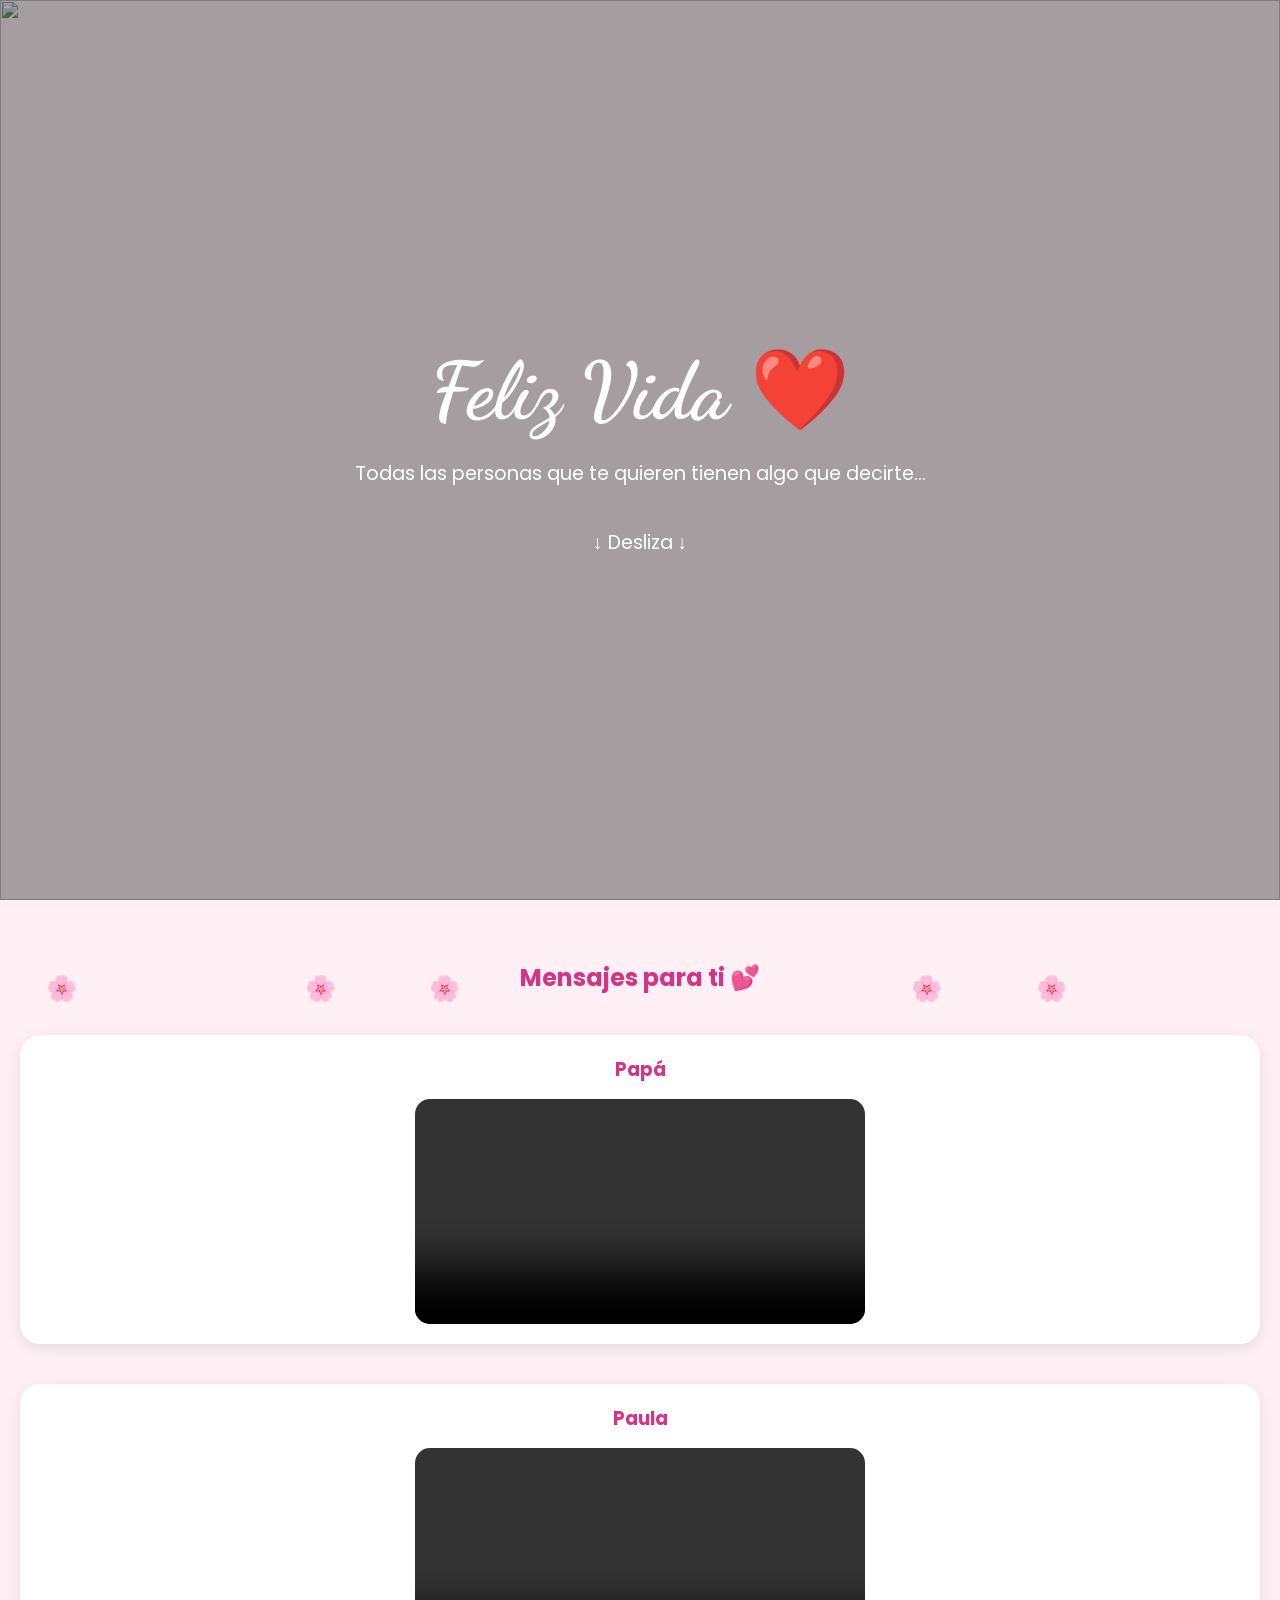
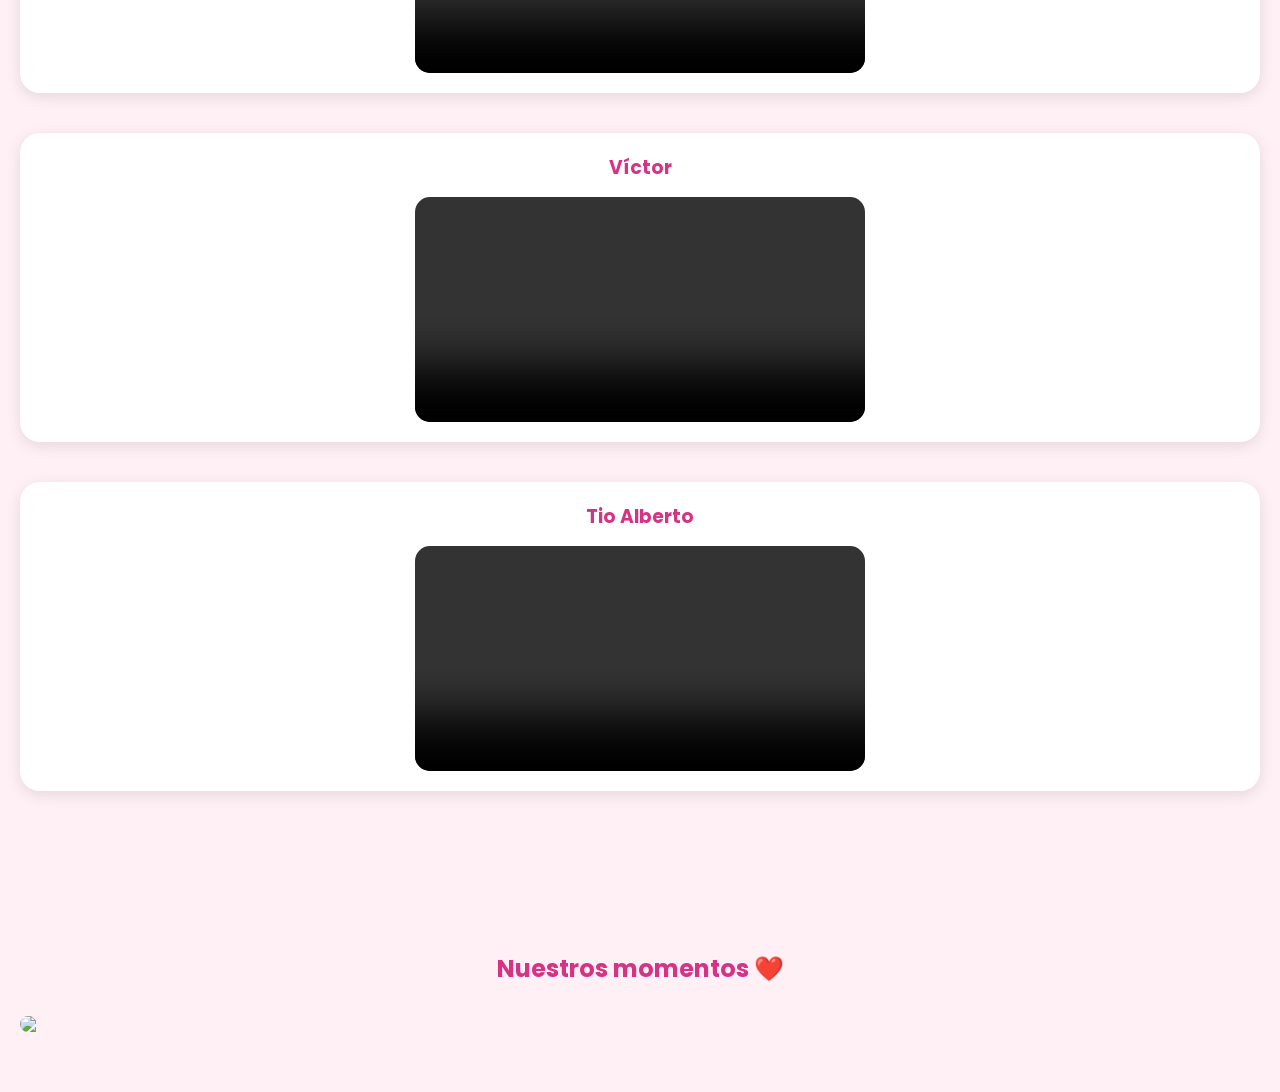
==== index.html @ b5251295 "First push" ====
<!DOCTYPE html>
<html lang="es">
<head>
<meta charset="UTF-8">
<meta name="viewport" content="width=device-width, initial-scale=1.0">

<title>Feliz Vida ❤️</title>

<link rel="stylesheet" href="style.css">

<link href="https://fonts.googleapis.com/css2?family=Poppins:wght@300;400;600&family=Dancing+Script:wght@700&display=swap" rel="stylesheet">
</head>

<body>

<div id="petals"></div>

<section class="hero">

<img src="img/portada.jpg" class="hero-image">

<div class="overlay">

<h1>Feliz Vida ❤️</h1>

<p>
Todas las personas que te quieren tienen algo que decirte...
</p>

<div class="scroll">
↓ Desliza ↓
</div>

</div>

</section>

<section class="videos-section">

<h2>Mensajes para ti 💕</h2>

<div id="videos-container"></div>

</section>

<section class="gallery">

<h2>Nuestros momentos ❤️</h2>

<div class="gallery-grid">

<img src="img/foto1.jpg">

</div>

</section>

<script src="script.js"></script>

</body>
</html>
---- style.css ----
*{
margin:0;
padding:0;
box-sizing:border-box;
}

body{
font-family:'Poppins',sans-serif;
background:#fff0f5;
color:#444;
overflow-x:hidden;
}

.hero{
height:100vh;
position:relative;
}

.hero-image{
width:100%;
height:100%;
object-fit:cover;
}

.overlay{
position:absolute;
top:0;
left:0;
width:100%;
height:100%;
background:rgba(0,0,0,0.35);

display:flex;
flex-direction:column;
justify-content:center;
align-items:center;

text-align:center;
color:white;
padding:20px;
}

.overlay h1{
font-family:'Dancing Script',cursive;
font-size:5rem;
margin-bottom:20px;
}

.overlay p{
font-size:1.2rem;
max-width:600px;
}

.scroll{
margin-top:40px;
font-size:1.2rem;
animation:bounce 2s infinite;
}

@keyframes bounce{
50%{
transform:translateY(10px);
}
}

.videos-section{
padding:60px 20px;
}

.videos-section h2{
text-align:center;
margin-bottom:40px;
color:#d63384;
}

.video-card{
background:white;
padding:20px;
margin-bottom:40px;
border-radius:20px;

box-shadow:0 4px 15px rgba(0,0,0,.1);
}

.video-card h3{
text-align:center;
margin-bottom:15px;
color:#d63384;
}

.video-card video{
width:100%;
max-width:450px;
display:block;
margin:auto;
border-radius:15px;
}

.gallery{
padding:60px 20px;
}

.gallery h2{
text-align:center;
color:#d63384;
margin-bottom:30px;
}

.gallery-grid{
display:grid;
grid-template-columns:repeat(auto-fit,minmax(250px,1fr));
gap:15px;
}

.gallery-grid img{
width:100%;
border-radius:15px;
}

.petal{
position:fixed;
top:-20px;
font-size:25px;
animation:fall linear forwards;
}

@keyframes fall{
to{
transform:translateY(110vh);
}
}
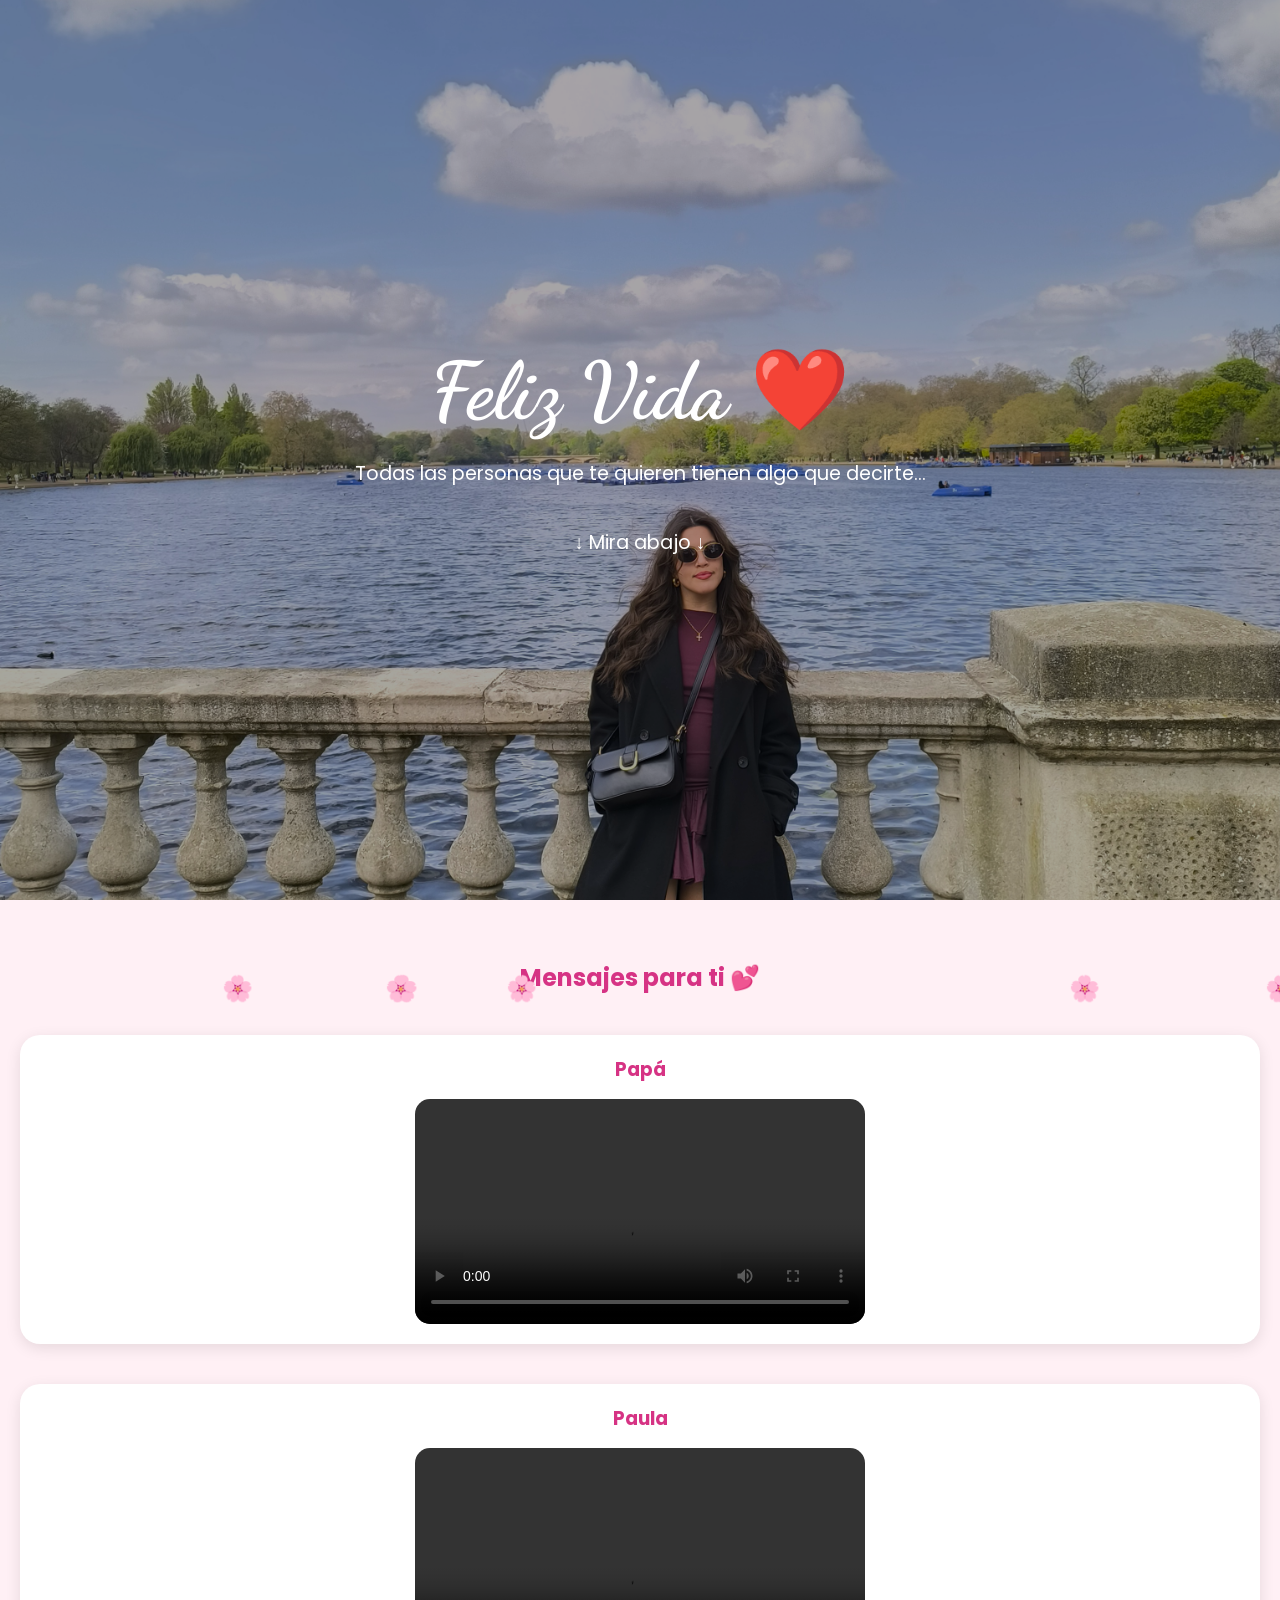
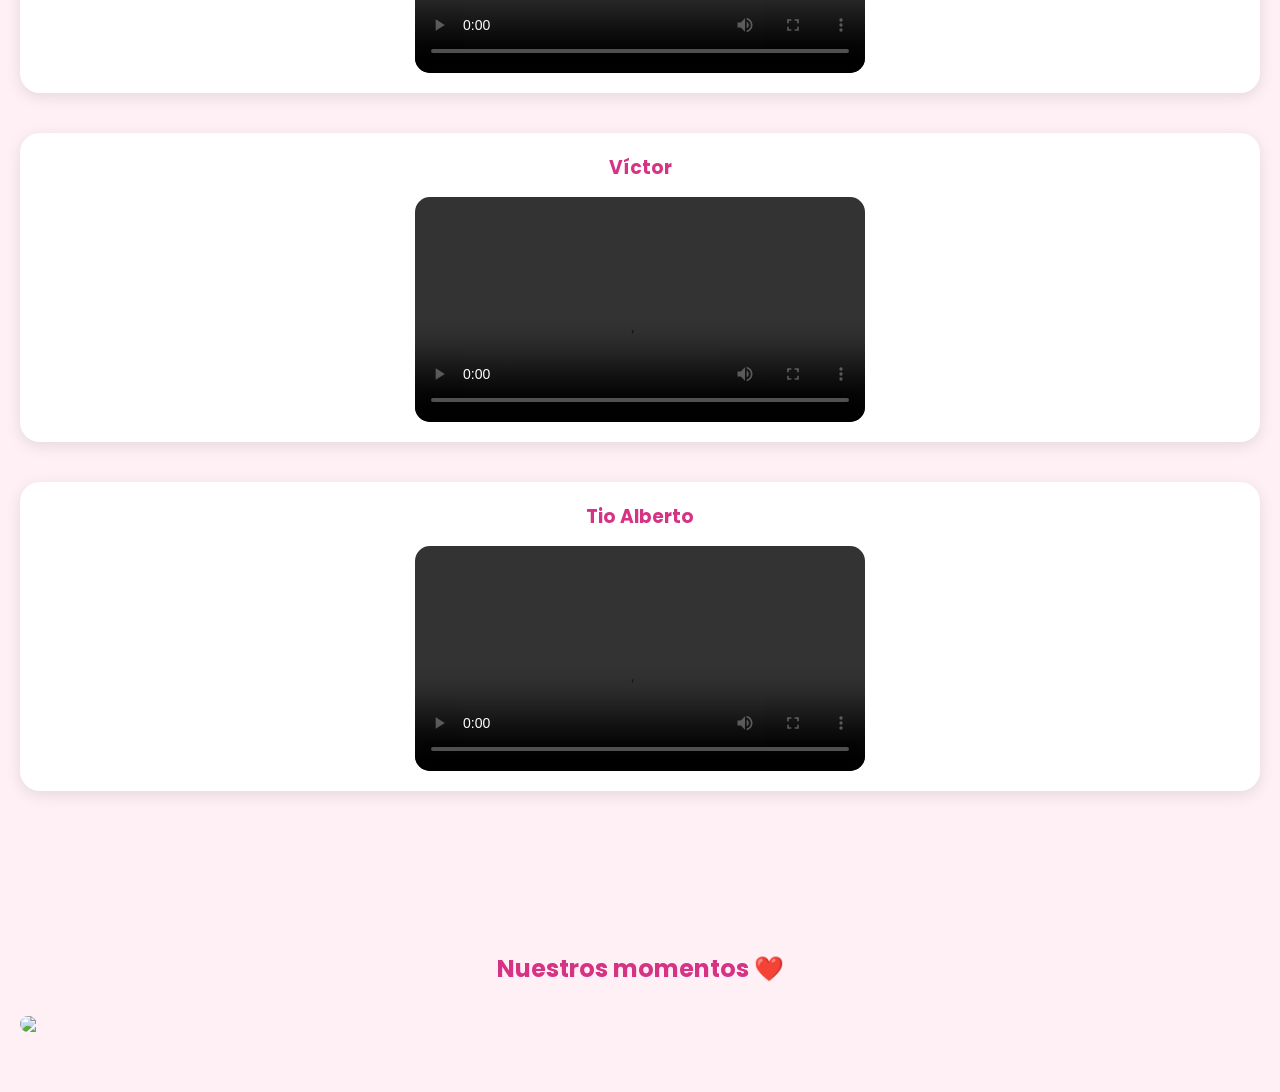
==== commit ab078574: "cambio" ====
--- a/index.html
+++ b/index.html
@@ -28,7 +28,7 @@
 </p>
 
 <div class="scroll">
-↓ Desliza ↓
+↓ Mira abajo ↓
 </div>
 
 </div>
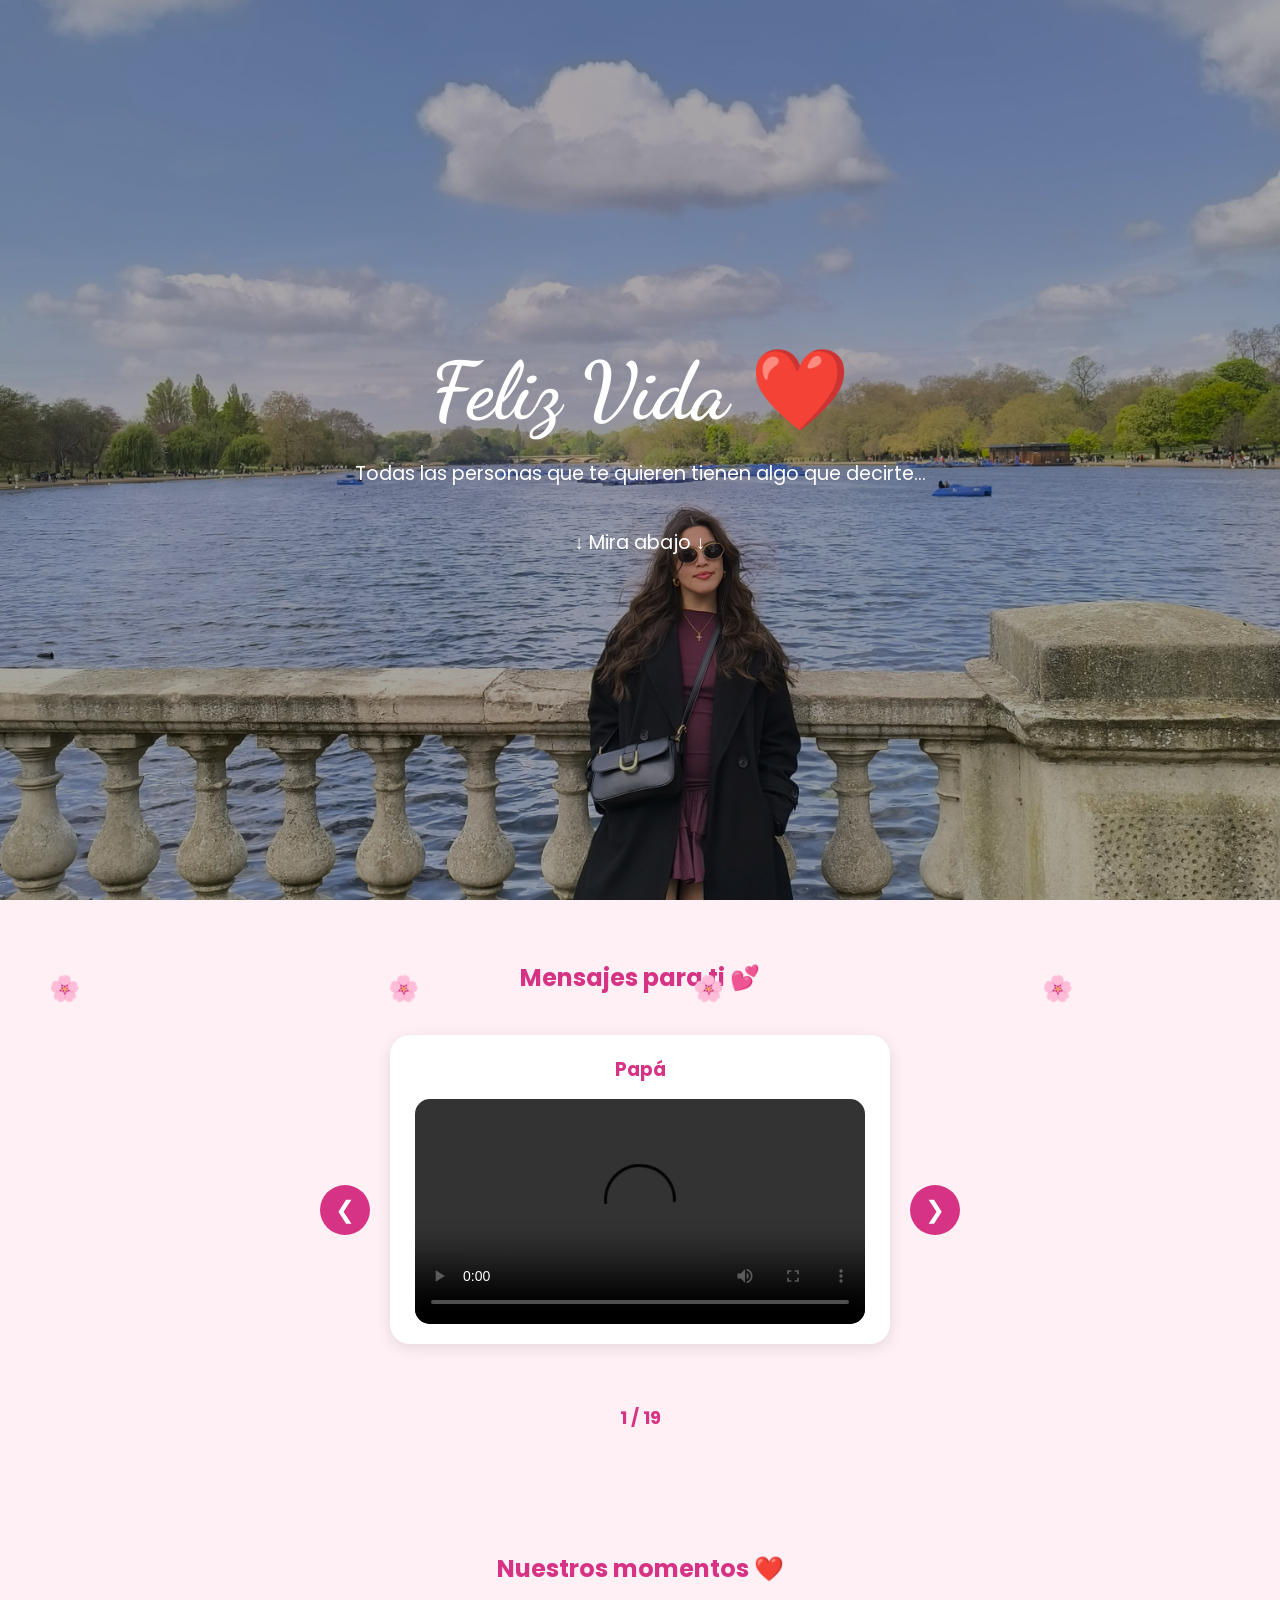
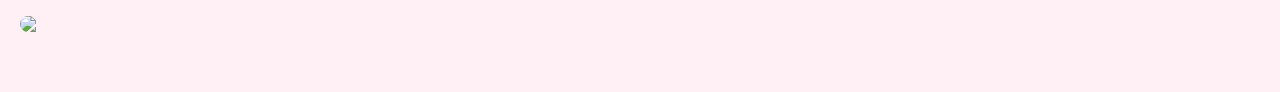
==== commit 73a421cd: "changes" ====
--- a/index.html
+++ b/index.html
@@ -39,7 +39,17 @@
 
 <h2>Mensajes para ti 💕</h2>
 
+<div class="carousel">
+
+<button id="prevBtn" class="nav-btn">❮</button>
+
 <div id="videos-container"></div>
+
+<button id="nextBtn" class="nav-btn">❯</button>
+
+</div>
+
+<div id="counter"></div>
 
 </section>
 
--- a/style.css
+++ b/style.css
@@ -128,4 +128,39 @@
 to{
 transform:translateY(110vh);
 }
+}
+
+.carousel{
+display:flex;
+align-items:center;
+justify-content:center;
+gap:20px;
+}
+
+.nav-btn{
+background:#d63384;
+color:white;
+border:none;
+width:50px;
+height:50px;
+border-radius:50%;
+font-size:24px;
+cursor:pointer;
+}
+
+.nav-btn:hover{
+transform:scale(1.1);
+}
+
+#videos-container{
+width:100%;
+max-width:500px;
+}
+
+#counter{
+text-align:center;
+margin-top:20px;
+font-size:18px;
+font-weight:bold;
+color:#d63384;
 }
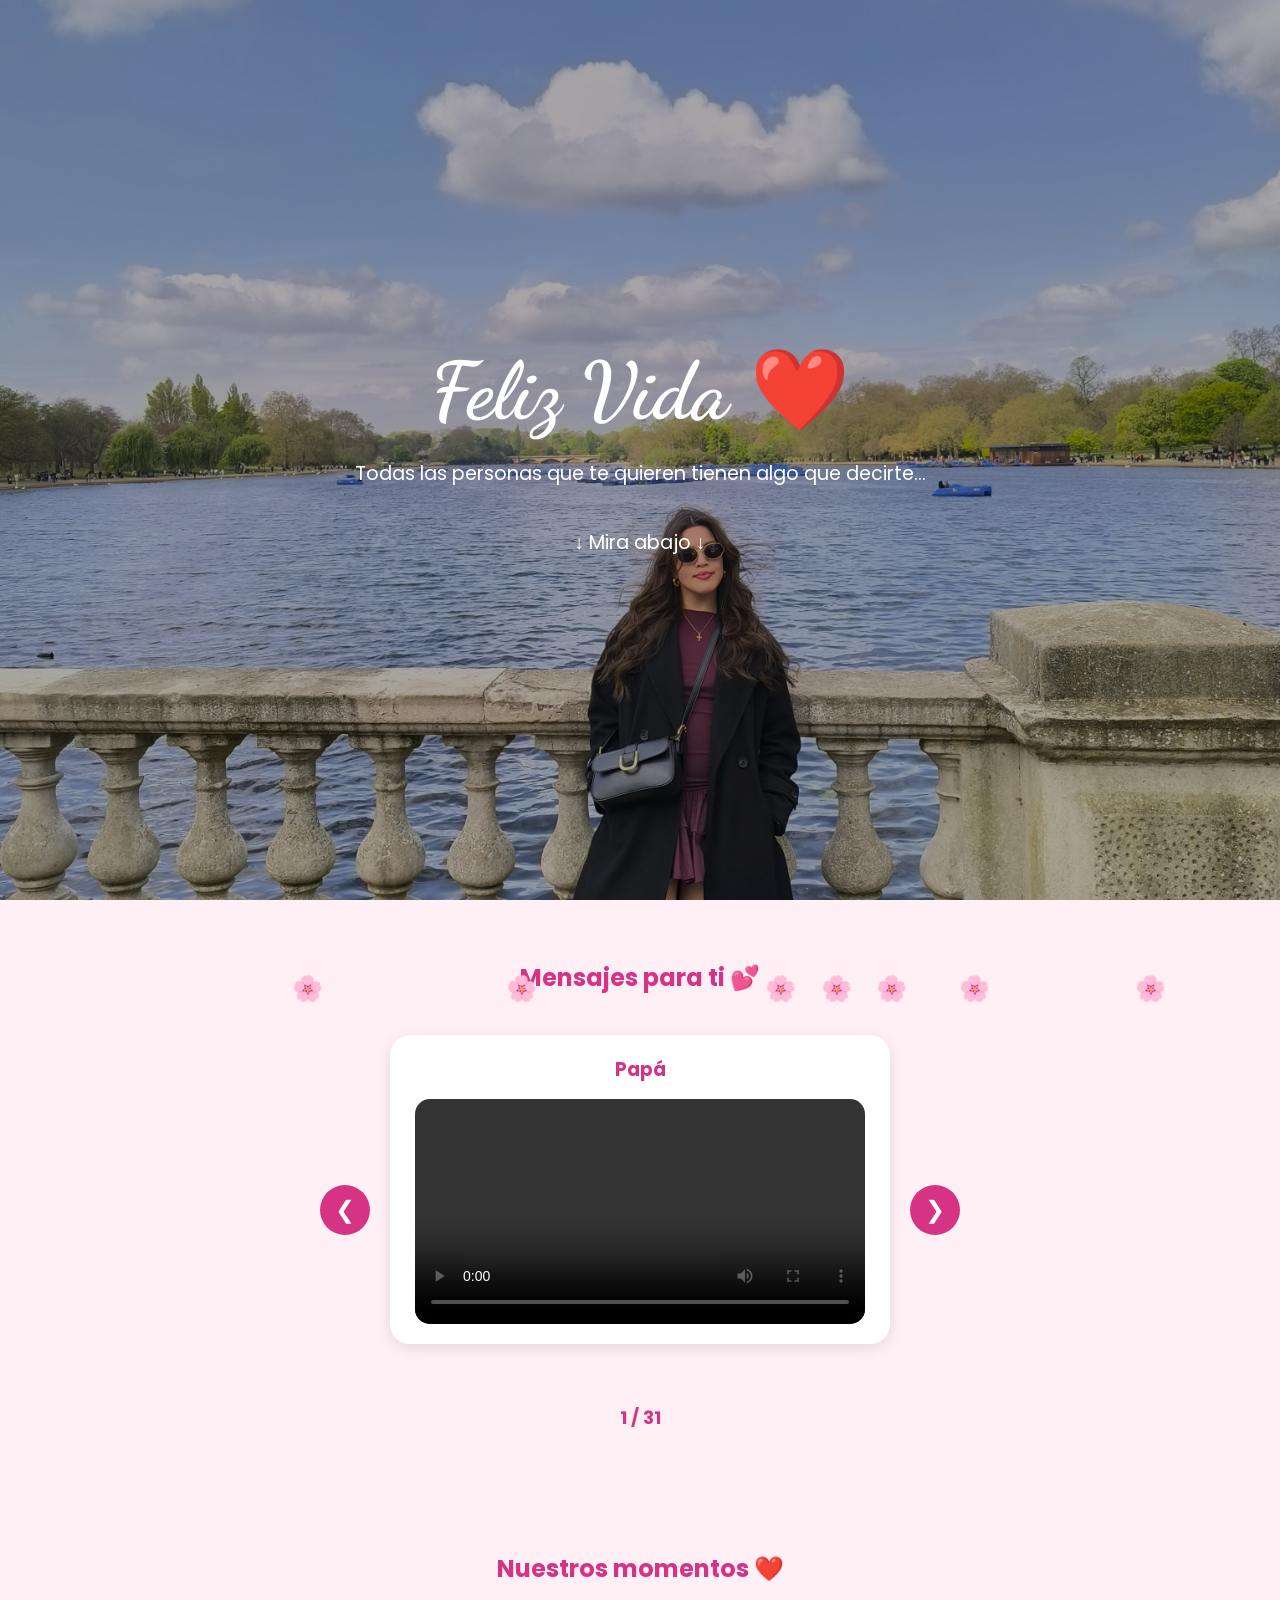
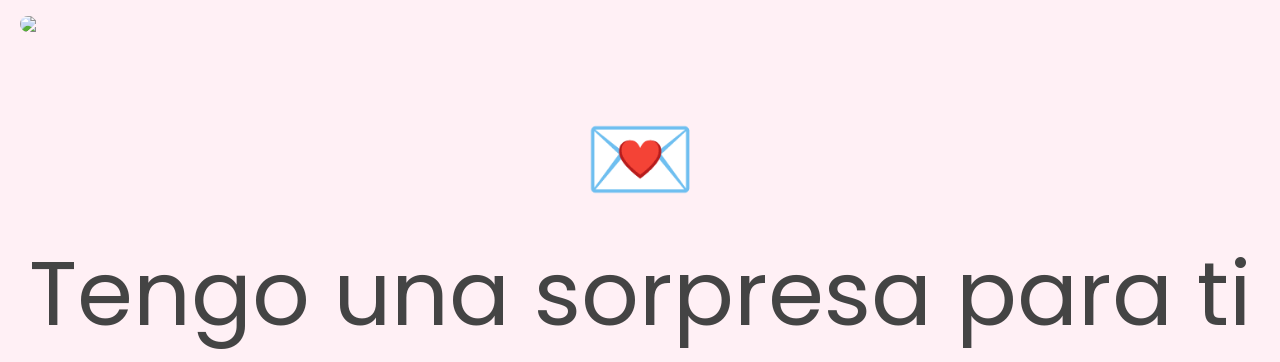
==== commit 1de334c9: "carta y nuevos videos" ====
--- a/index.html
+++ b/index.html
@@ -64,6 +64,118 @@
 </div>
 
 </section>
+<section id="sorpresa">
+
+    <!-- BOTÓN INICIAL -->
+    <div id="inicio">
+        <div class="carta-boton" onclick="mostrarPregunta()">
+            💌
+            <p>Tengo una sorpresa para ti</p>
+        </div>
+    </div>
+
+    <!-- PREGUNTA -->
+    <div id="pregunta-container" class="oculto">
+
+        <h2>❤️ Una pregunta antes ❤️</h2>
+
+        <p>¿Dónde fue nuestra primera cita?</p>
+
+        <input
+            type="text"
+            id="respuesta"
+            placeholder="Escribe tu respuesta..."
+        >
+
+        <button onclick="comprobarRespuesta()">
+            Comprobar
+        </button>
+
+        <p id="error"></p>
+
+    </div>
+
+    <!-- CARTA FINAL -->
+    <div id="carta-container" class="oculto">
+
+        <div class="carta-final" onclick="abrirCarta()">
+            💌
+            <p>Pulsa para abrir</p>
+        </div>
+
+        <div id="mensaje" class="mensaje oculto">
+
+            <h2>Para mi Amor ❤️</h2>
+
+            <p>
+                Mi amor,
+
+                espero que sigas cumpliendo tus metas, tus sueños y que cumplas muchos años más. Yo haré todo y daré todo lo que tengo para que sea a mi lado.
+                Como ves, muchas personas te quieren, te recuerdan y te desean lo mejor, y es normal, pues eres una mujer muy especial, muy emocional y muy empática, lo que hace que sea muy fácil
+                empatizar contigo.
+
+                Deseo de todo corazón que este pequeño detalle te haga feliz, y pueda ver una sonrisa en tu rostro, pues no hay cosa que me haga más feliz en este mundo.
+
+            </p>
+
+            <p>
+                 Te amo, siempre. ❤️
+            </p>
+
+        </div>
+
+    </div>
+
+</section>
+
+<script>
+
+function mostrarPregunta() {
+
+    document.getElementById("inicio").style.display = "none";
+
+    document
+        .getElementById("pregunta-container")
+        .classList.remove("oculto");
+}
+
+function comprobarRespuesta() {
+
+    const respuesta =
+        document.getElementById("respuesta")
+        .value
+        .trim()
+        .toLowerCase();
+
+    if (respuesta === "xambel") {
+
+        document
+            .getElementById("pregunta-container")
+            .style.display = "none";
+
+        document
+            .getElementById("carta-container")
+            .classList.remove("oculto");
+
+    } else {
+
+        document.getElementById("error").innerHTML =
+            "❤️ Pista: fue nuestro primer restaurante ❤️";
+    }
+}
+
+function abrirCarta() {
+
+    document
+        .querySelector(".carta-final")
+        .style.display = "none";
+
+    document
+        .getElementById("mensaje")
+        .classList.remove("oculto");
+}
+
+</script>
 
 <script src="script.js"></script>
 
--- a/style.css
+++ b/style.css
@@ -163,4 +163,43 @@
 font-size:18px;
 font-weight:bold;
 color:#d63384;
+}
+
+.oculto{
+    display:none;
+}
+
+.carta-boton,
+.carta-final{
+    font-size:90px;
+    cursor:pointer;
+    text-align:center;
+    transition:0.4s;
+}
+
+.carta-boton:hover,
+.carta-final:hover{
+    transform:scale(1.1);
+}
+
+.mensaje{
+    max-width:700px;
+    margin:auto;
+    margin-top:30px;
+    padding:30px;
+    background:white;
+    color:#333;
+    border-radius:20px;
+    animation:fadeIn 1s ease;
+}
+
+@keyframes fadeIn{
+    from{
+        opacity:0;
+        transform:translateY(30px);
+    }
+    to{
+        opacity:1;
+        transform:translateY(0);
+    }
 }
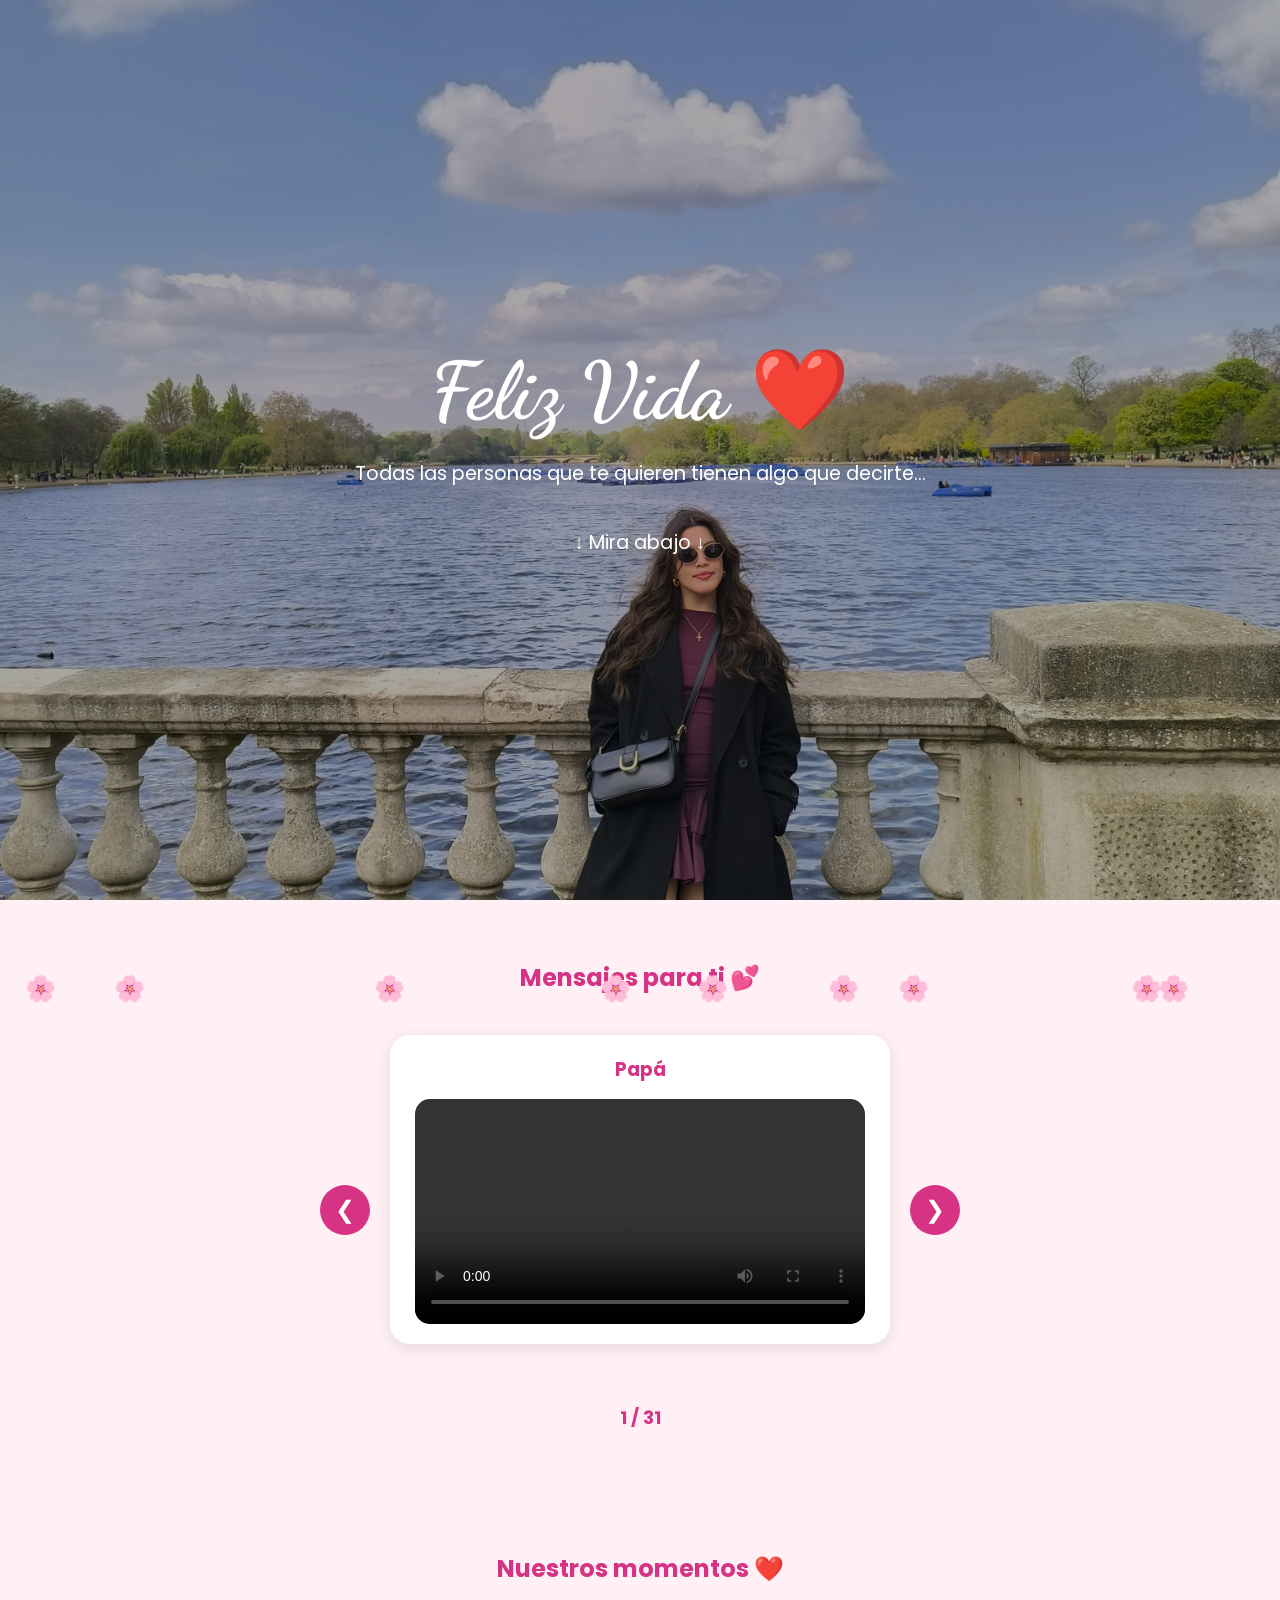
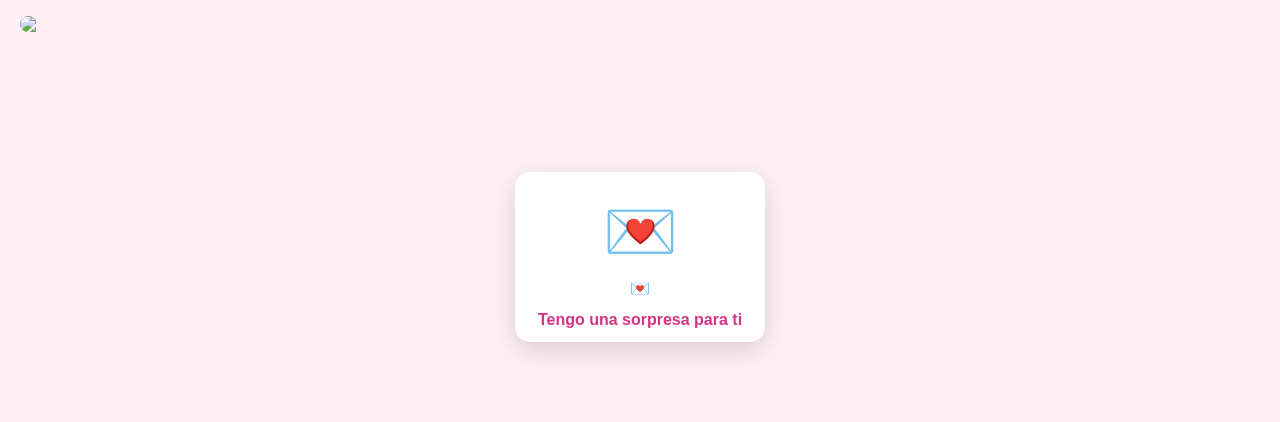
==== commit 42aa0791: "changes" ====
--- a/index.html
+++ b/index.html
@@ -77,21 +77,27 @@
     <!-- PREGUNTA -->
     <div id="pregunta-container" class="oculto">
 
-        <h2>❤️ Una pregunta antes ❤️</h2>
+        <div class="pregunta-box">
 
-        <p>¿Dónde fue nuestra primera cita?</p>
+            <h2>❤️ Una pregunta antes ❤️</h2>
 
-        <input
-            type="text"
-            id="respuesta"
-            placeholder="Escribe tu respuesta..."
-        >
+            <p>
+                ¿Dónde fue nuestra primera cita?
+            </p>
 
-        <button onclick="comprobarRespuesta()">
-            Comprobar
-        </button>
+            <input
+                type="text"
+                id="respuesta"
+                placeholder="Escribe tu respuesta..."
+            >
 
-        <p id="error"></p>
+            <button onclick="comprobarRespuesta()">
+                Descubrir sorpresa ✨
+            </button>
+
+            <p id="error"></p>
+
+        </div>
 
     </div>
 
--- a/style.css
+++ b/style.css
@@ -169,7 +169,42 @@
     display:none;
 }
 
-.carta-boton,
+.carta-boton{
+    width:250px;
+    height:170px;
+
+    margin:auto;
+
+    background:white;
+
+    border-radius:15px;
+
+    display:flex;
+    flex-direction:column;
+    justify-content:center;
+    align-items:center;
+
+    box-shadow:0 8px 25px rgba(0,0,0,.15);
+
+    cursor:pointer;
+
+    transition:.4s;
+}
+
+.carta-boton:hover{
+    transform:translateY(-10px) scale(1.05);
+}
+
+.carta-boton p{
+    margin-top:10px;
+    color:#d63384;
+    font-weight:600;
+}
+
+.carta-boton::before{
+    content:"💌";
+    font-size:60px;
+}
 .carta-final{
     font-size:90px;
     cursor:pointer;
@@ -177,7 +212,7 @@
     transition:0.4s;
 }
 
-.carta-boton:hover,
+
 .carta-final:hover{
     transform:scale(1.1);
 }
@@ -202,4 +237,32 @@
         opacity:1;
         transform:translateY(0);
     }
+}
+
+#sorpresa{
+    padding:80px 20px;
+    text-align:center;
+}
+
+#pregunta-container{
+    display:flex;
+    justify-content:center;
+    align-items:center;
+}
+
+#pregunta-container.oculto{
+    display:none;
+}
+
+.pregunta-box{
+    background:white;
+
+    width:100%;
+    max-width:500px;
+
+    padding:35px;
+
+    border-radius:20px;
+
+    box-shadow:0 8px 25px rgba(0,0,0,.12);
 }
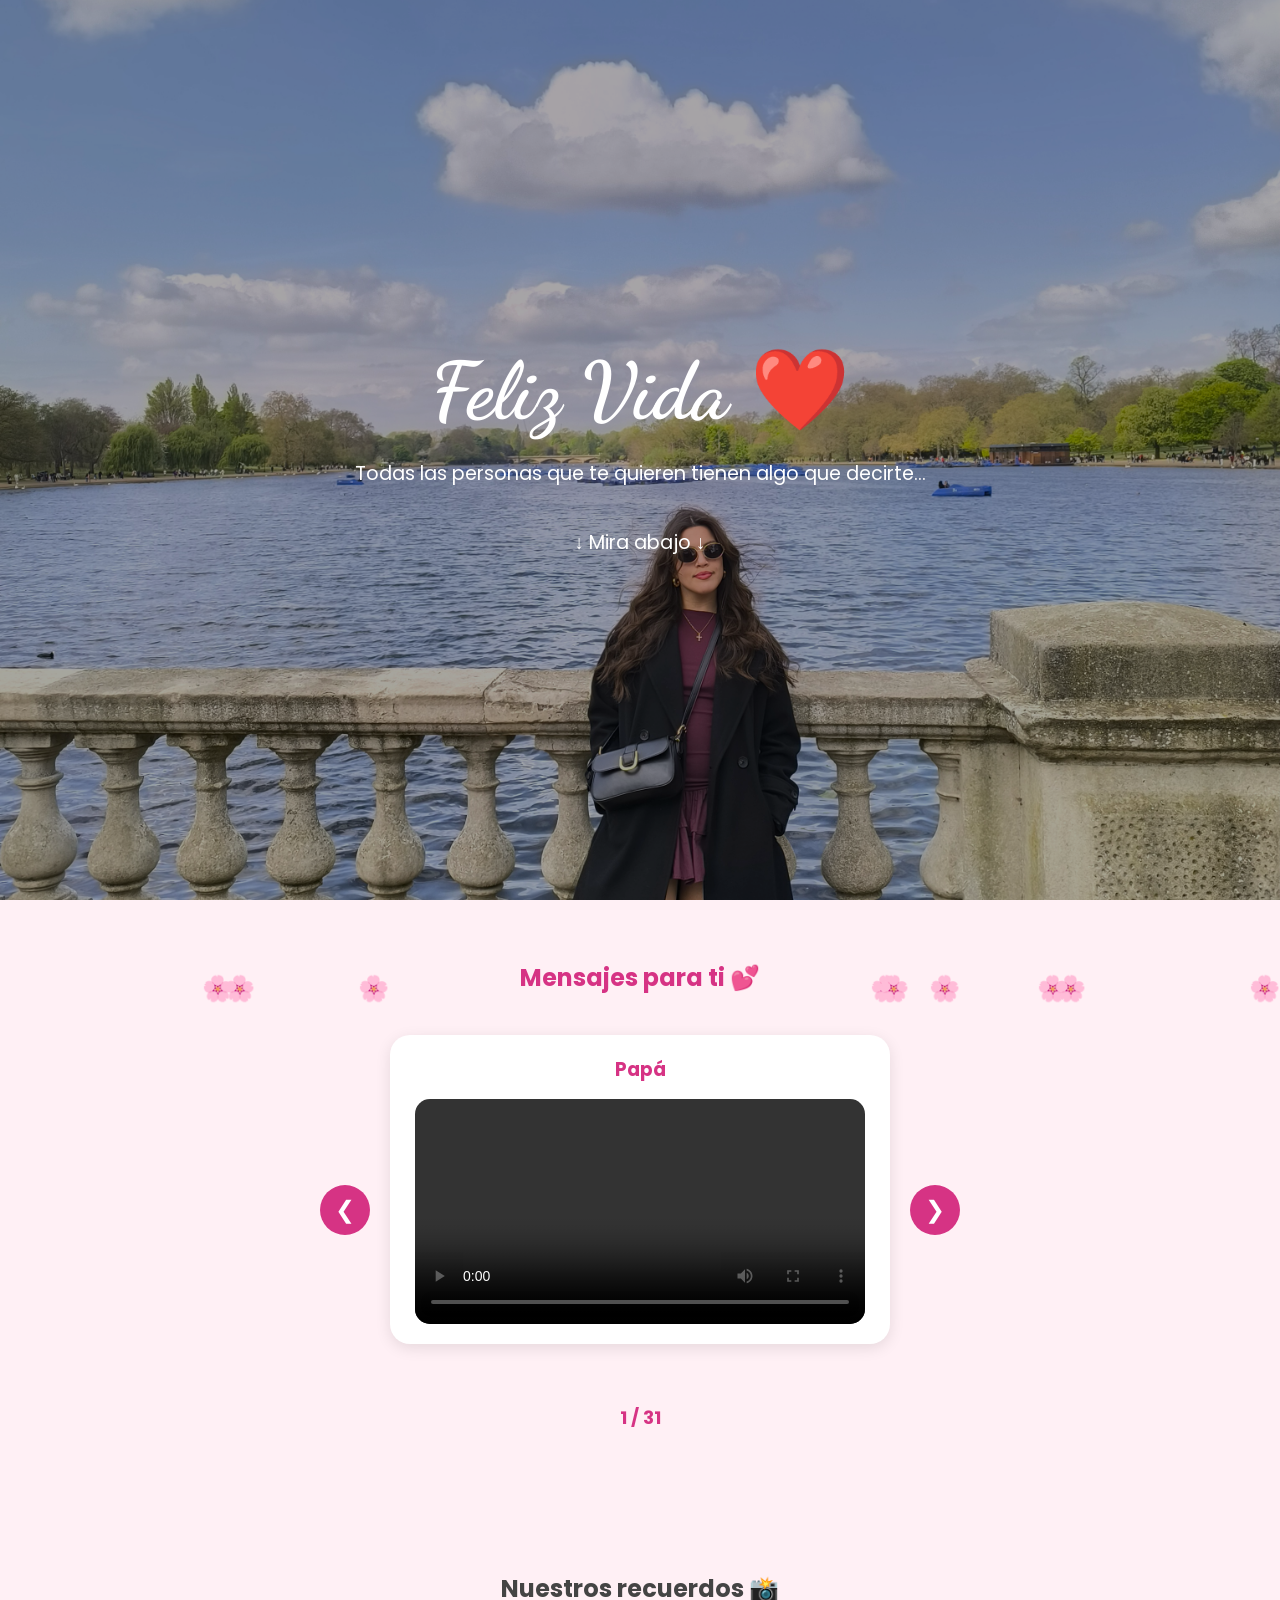
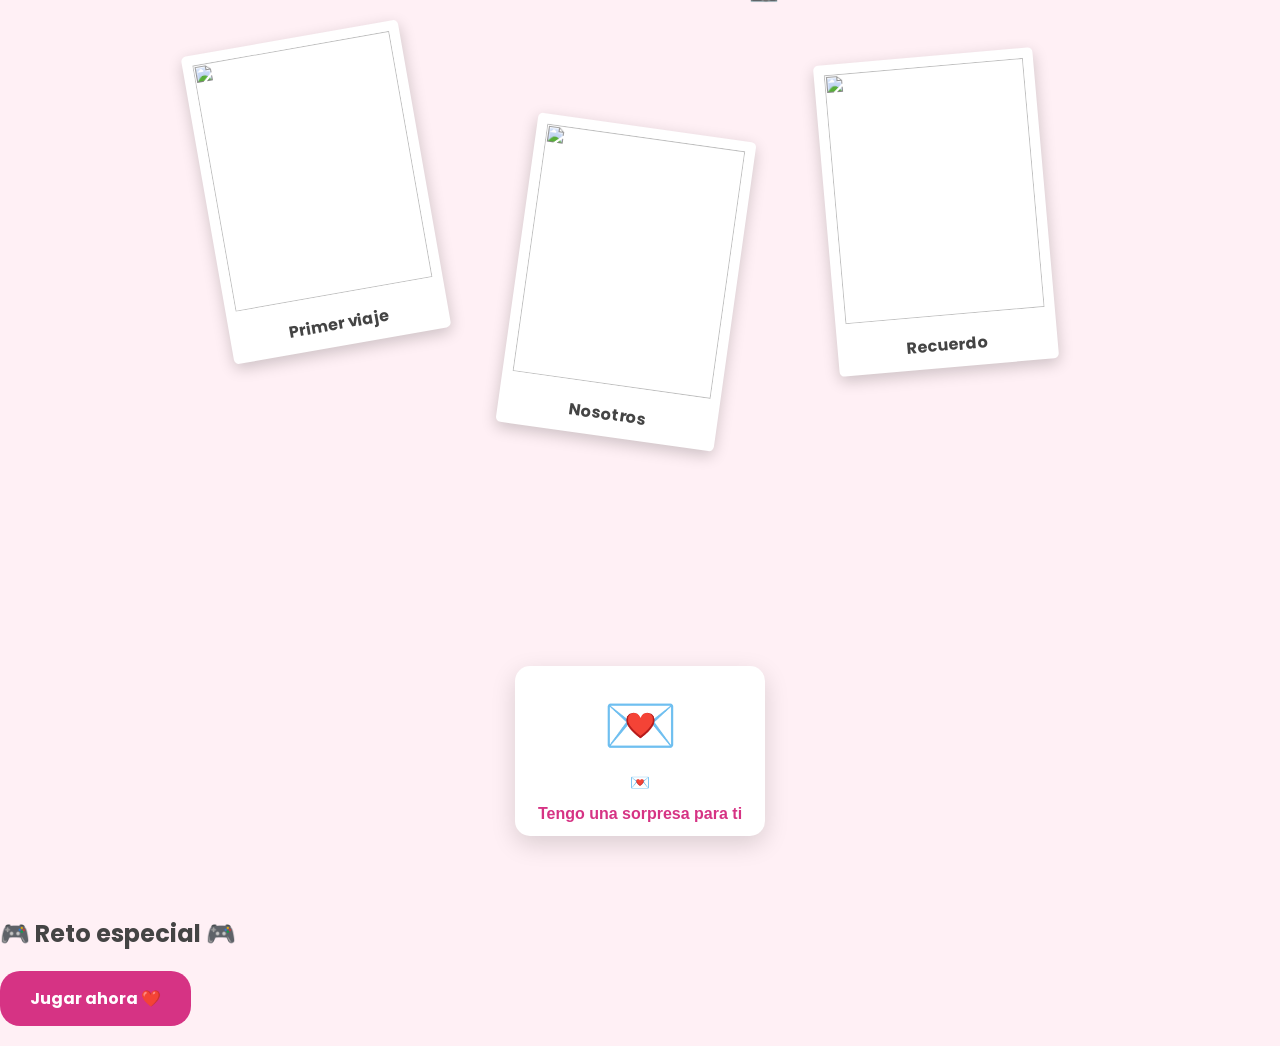
==== commit 24ca538f: "nuevos features" ====
--- a/index.html
+++ b/index.html
@@ -53,15 +53,28 @@
 
 </section>
 
-<section class="gallery">
-
-<h2>Nuestros momentos ❤️</h2>
-
-<div class="gallery-grid">
-
-<img src="img/foto1.jpg">
-
-</div>
+<section class="polaroids">
+
+    <h2>Nuestros recuerdos 📸</h2>
+
+    <div class="polaroid-board">
+
+        <div class="polaroid" onclick="abrirRecuerdo('Nuestro primer viaje ❤️')">
+            <img src="img/foto1.jpg">
+            <span>Primer viaje</span>
+        </div>
+
+        <div class="polaroid" onclick="abrirRecuerdo('Una de mis fotos favoritas ❤️')">
+            <img src="img/foto2.jpg">
+            <span>Nosotros</span>
+        </div>
+
+        <div class="polaroid" onclick="abrirRecuerdo('Un día perfecto contigo ❤️')">
+            <img src="img/foto3.jpg">
+            <span>Recuerdo</span>
+        </div>
+
+    </div>
 
 </section>
 <section id="sorpresa">
@@ -134,6 +147,16 @@
 
 </section>
 
+<section>
+
+    <h2>🎮 Reto especial 🎮</h2>
+
+    <a href="juego.html" class="game-btn">
+        Jugar ahora ❤️
+    </a>
+
+</section>
+
 <script>
 
 function mostrarPregunta() {
--- a/style.css
+++ b/style.css
@@ -265,4 +265,92 @@
     border-radius:20px;
 
     box-shadow:0 8px 25px rgba(0,0,0,.12);
+}
+
+.polaroids{
+    padding:80px 20px;
+    text-align:center;
+}
+
+.polaroid-board{
+    position:relative;
+    height:500px;
+}
+
+.polaroid{
+    position:absolute;
+
+    width:220px;
+
+    background:white;
+
+    padding:10px;
+
+    border-radius:5px;
+
+    box-shadow:0 5px 15px rgba(0,0,0,.2);
+
+    cursor:pointer;
+
+    transition:.4s;
+}
+
+.polaroid img{
+    width:100%;
+    height:250px;
+    object-fit:cover;
+}
+
+.polaroid span{
+    display:block;
+    margin-top:10px;
+    font-weight:bold;
+}
+
+.polaroid:hover{
+    transform:scale(1.1) rotate(0deg);
+    z-index:100;
+}
+
+.polaroid:nth-child(1){
+    top:30px;
+    left:15%;
+    transform:rotate(-10deg);
+}
+
+.polaroid:nth-child(2){
+    top:120px;
+    left:40%;
+    transform:rotate(8deg);
+}
+
+.polaroid:nth-child(3){
+    top:50px;
+    left:65%;
+    transform:rotate(-5deg);
+}
+
+.game-btn{
+
+    display:inline-block;
+
+    background:#d63384;
+
+    color:white;
+
+    text-decoration:none;
+
+    padding:15px 30px;
+
+    border-radius:20px;
+
+    margin:20px auto;
+
+    font-weight:bold;
+
+    transition:.3s;
+}
+
+.game-btn:hover{
+    transform:scale(1.05);
 }
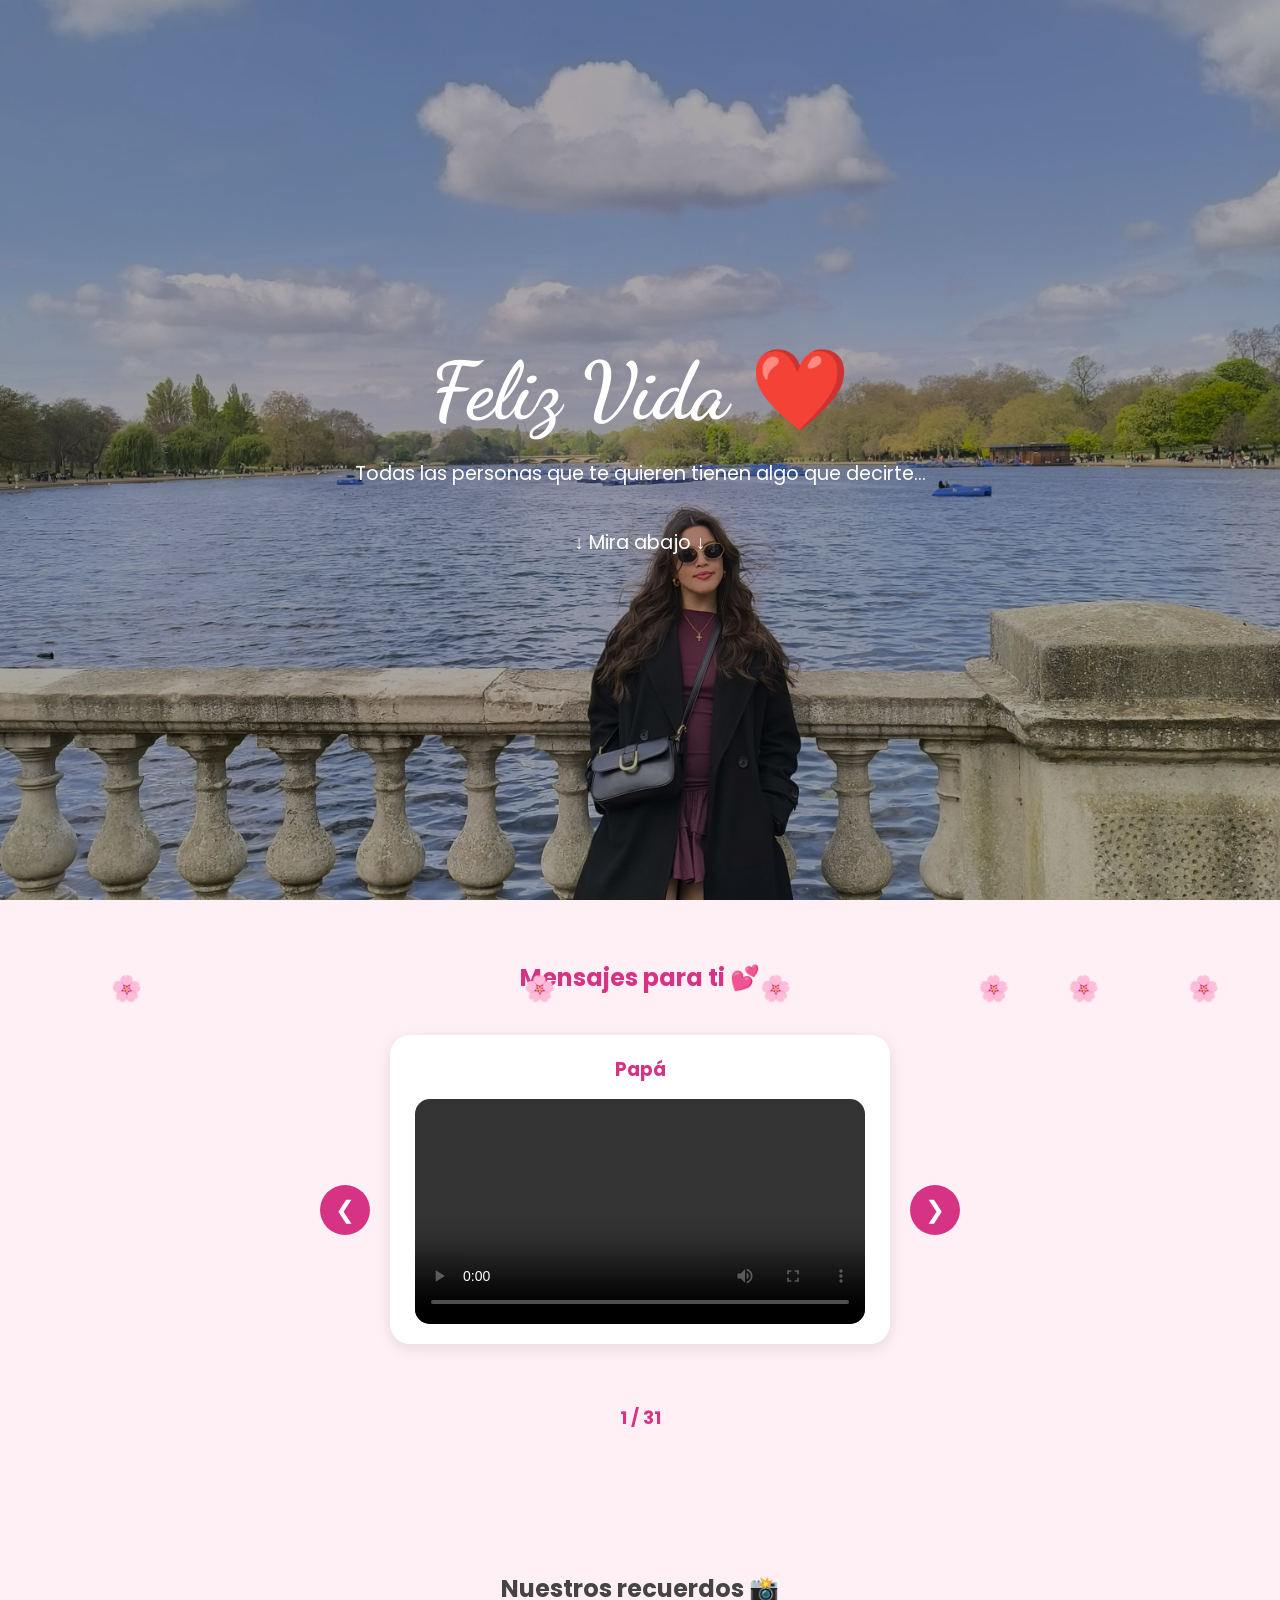
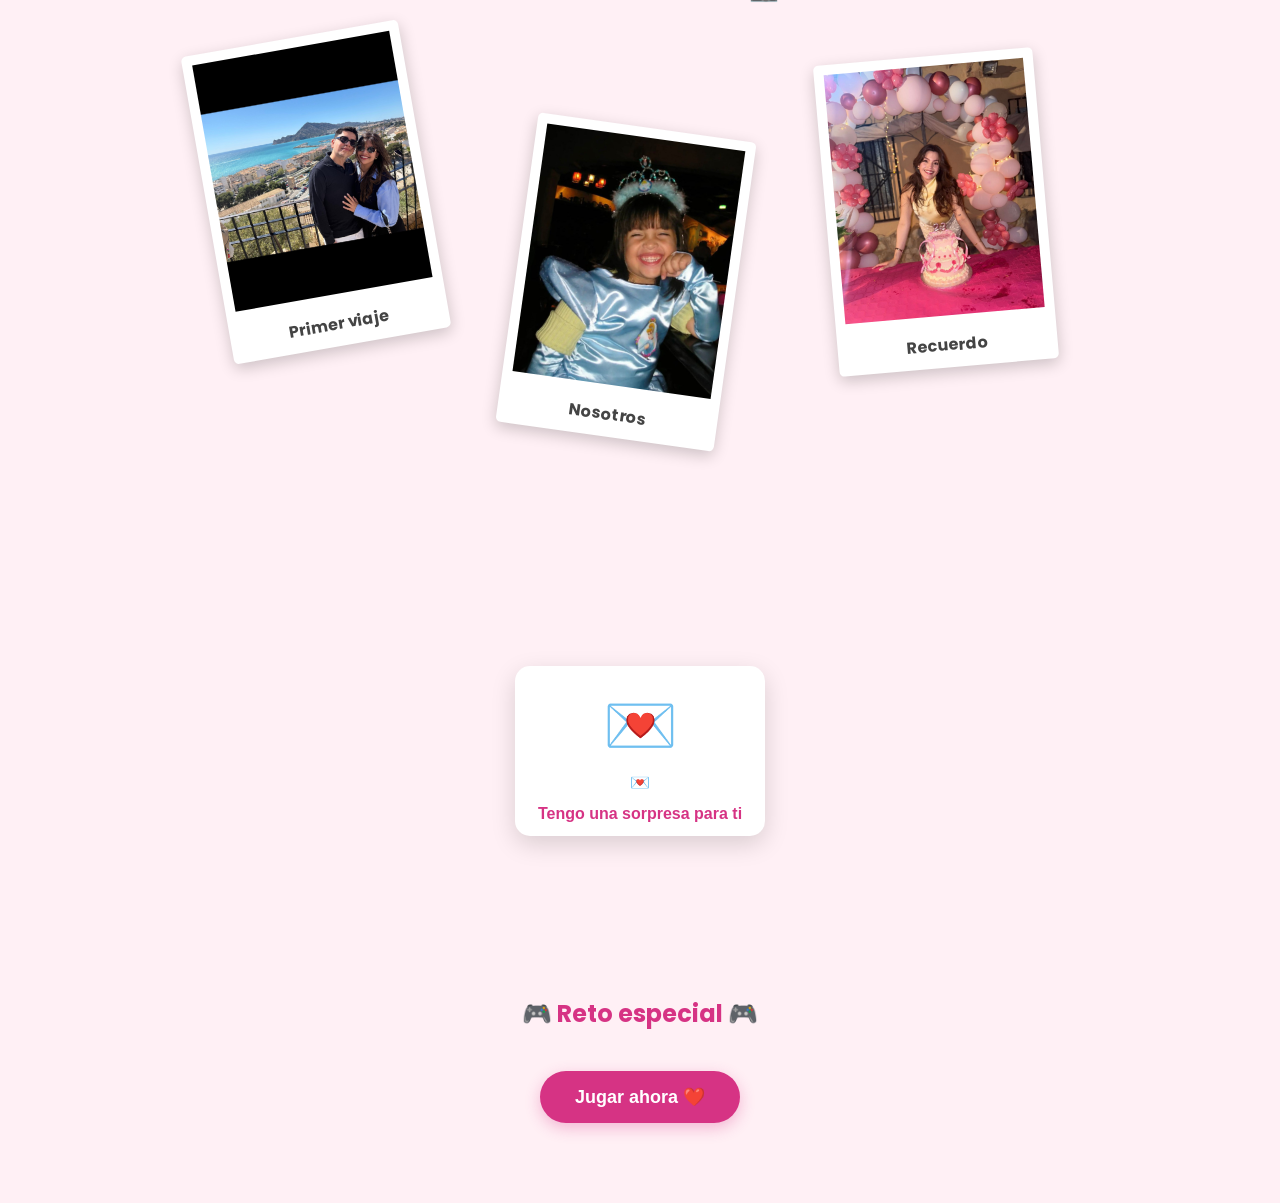
==== commit 218d5a03: "cambios" ====
--- a/index.html
+++ b/index.html
@@ -59,17 +59,17 @@
 
     <div class="polaroid-board">
 
-        <div class="polaroid" onclick="abrirRecuerdo('Nuestro primer viaje ❤️')">
+        <div class="polaroid" onclick="abrirRecuerdo('Me hace feliz viajar, aprender y explorar contigo❤️')">
             <img src="img/foto1.jpg">
             <span>Primer viaje</span>
         </div>
 
-        <div class="polaroid" onclick="abrirRecuerdo('Una de mis fotos favoritas ❤️')">
+        <div class="polaroid" onclick="abrirRecuerdo('Me encanta tu sonrisa, espero que nuestros hijos la tengan ❤️')">
             <img src="img/foto2.jpg">
             <span>Nosotros</span>
         </div>
 
-        <div class="polaroid" onclick="abrirRecuerdo('Un día perfecto contigo ❤️')">
+        <div class="polaroid" onclick="abrirRecuerdo('Espero verte soplar miles de velas ❤️')">
             <img src="img/foto3.jpg">
             <span>Recuerdo</span>
         </div>
@@ -147,7 +147,7 @@
 
 </section>
 
-<section>
+<section class="game-section">
 
     <h2>🎮 Reto especial 🎮</h2>
 
--- a/style.css
+++ b/style.css
@@ -340,17 +340,78 @@
 
     text-decoration:none;
 
-    padding:15px 30px;
-
-    border-radius:20px;
-
-    margin:20px auto;
-
-    font-weight:bold;
+    padding:15px 35px;
+
+    border-radius:30px;
+
+    font-size:18px;
+
+    font-weight:600;
+
+    margin-top:20px;
+
+    box-shadow:
+        0 5px 15px rgba(214,51,132,.3);
 
     transition:.3s;
+}
+
+.game-btn:hover{
+
+    transform:
+        translateY(-3px)
+        scale(1.05);
 }
 
 .game-btn:hover{
     transform:scale(1.05);
+}
+
+.game-section{
+    text-align:center;
+    padding:80px 20px;
+}
+
+.game-section h2{
+    color:#d63384;
+    margin-bottom:20px;
+}
+
+@media (max-width:768px){
+
+    .polaroid-board{
+
+        position:static;
+
+        display:flex;
+
+        flex-direction:column;
+
+        align-items:center;
+
+        gap:25px;
+
+        height:auto;
+    }
+
+    .polaroid{
+
+        position:static;
+
+        transform:none !important;
+
+        width:90%;
+        max-width:280px;
+    }
+
+
+    
+}
+
+@media (max-width:768px){
+
+    .overlay h1{
+        font-size:3rem;
+    }
+
 }
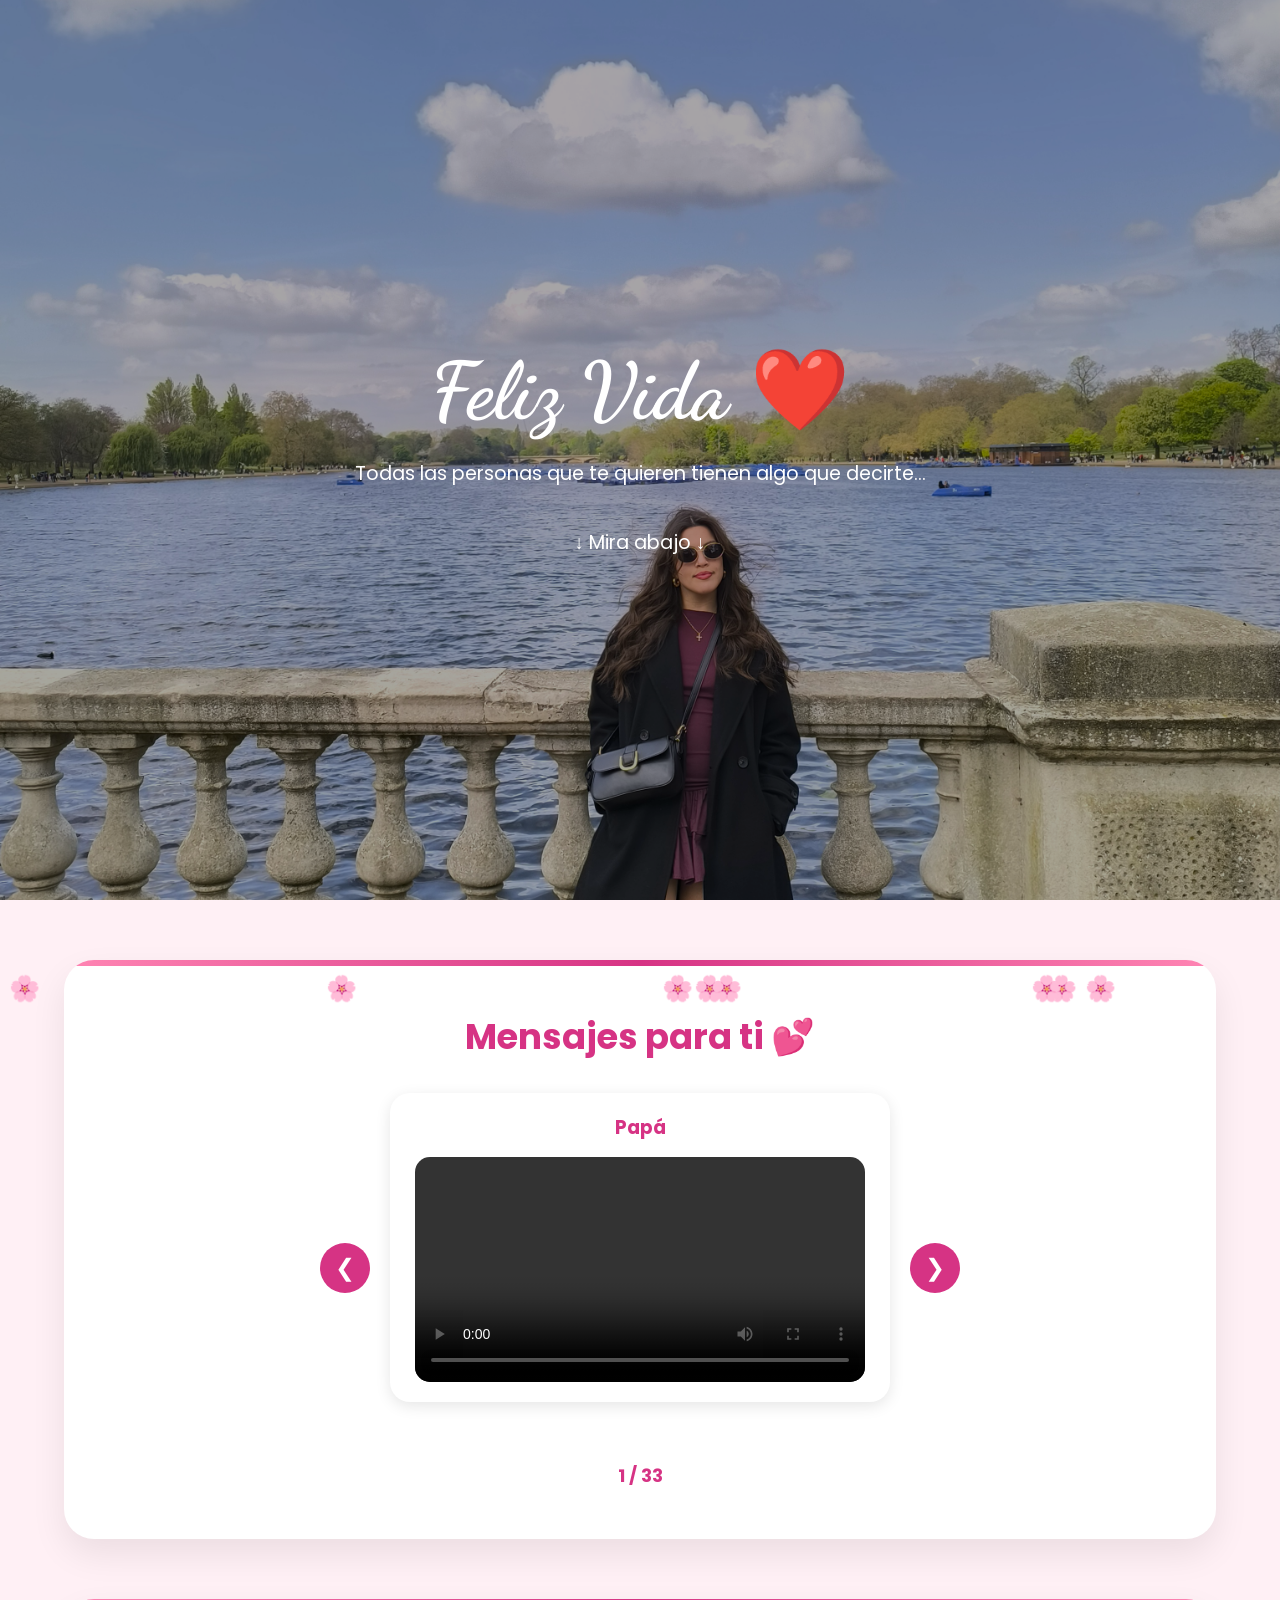
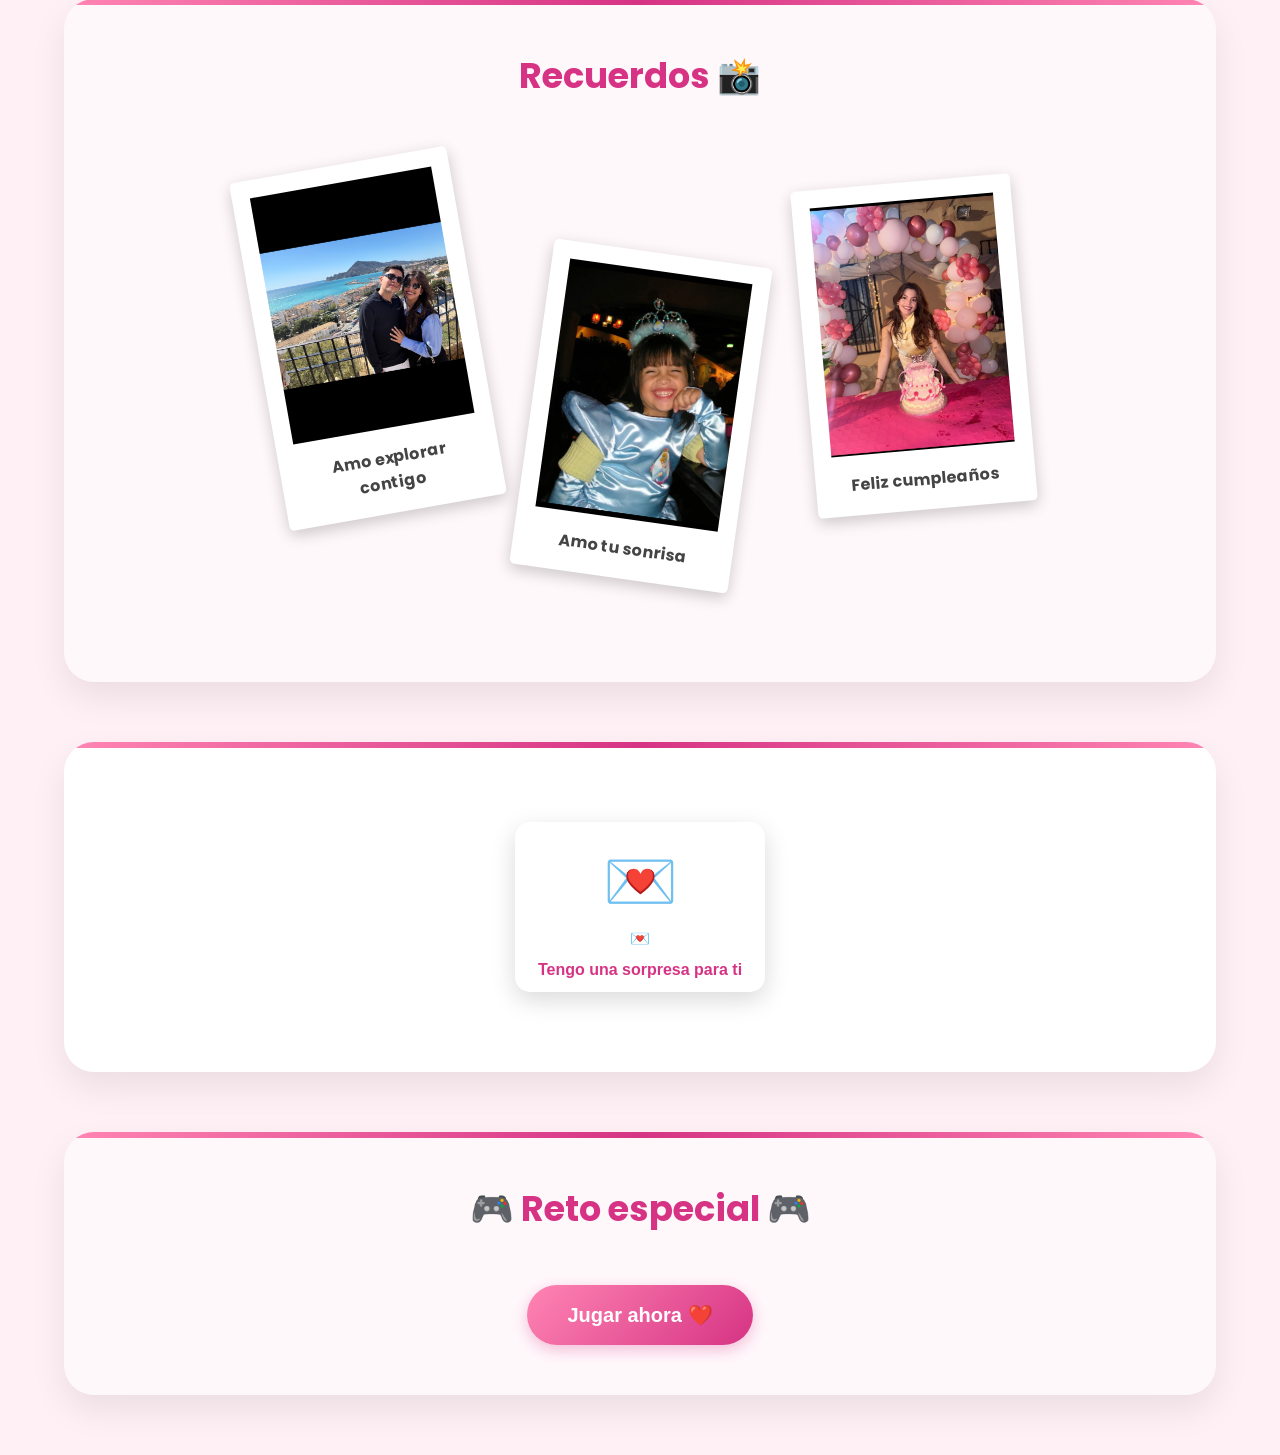
==== commit b1c6a0c7: "cambios" ====
--- a/index.html
+++ b/index.html
@@ -35,7 +35,7 @@
 
 </section>
 
-<section class="videos-section">
+<section class="videos-section section-card">
 
 <h2>Mensajes para ti 💕</h2>
 
@@ -53,31 +53,31 @@
 
 </section>
 
-<section class="polaroids">
-
-    <h2>Nuestros recuerdos 📸</h2>
+<section class="polaroids section-card">
+
+    <h2>Recuerdos 📸</h2>
 
     <div class="polaroid-board">
 
         <div class="polaroid" onclick="abrirRecuerdo('Me hace feliz viajar, aprender y explorar contigo❤️')">
             <img src="img/foto1.jpg">
-            <span>Primer viaje</span>
+            <span>Amo explorar contigo</span>
         </div>
 
         <div class="polaroid" onclick="abrirRecuerdo('Me encanta tu sonrisa, espero que nuestros hijos la tengan ❤️')">
             <img src="img/foto2.jpg">
-            <span>Nosotros</span>
+            <span>Amo tu sonrisa</span>
         </div>
 
         <div class="polaroid" onclick="abrirRecuerdo('Espero verte soplar miles de velas ❤️')">
             <img src="img/foto3.jpg">
-            <span>Recuerdo</span>
-        </div>
-
-    </div>
-
-</section>
-<section id="sorpresa">
+            <span>Feliz cumpleaños</span>
+        </div>
+
+    </div>
+
+</section>
+<section id="sorpresa" class="section-card">
 
     <!-- BOTÓN INICIAL -->
     <div id="inicio">
@@ -147,7 +147,7 @@
 
 </section>
 
-<section class="game-section">
+<section class="game-section section-card">
 
     <h2>🎮 Reto especial 🎮</h2>
 
--- a/style.css
+++ b/style.css
@@ -363,10 +363,6 @@
         scale(1.05);
 }
 
-.game-btn:hover{
-    transform:scale(1.05);
-}
-
 .game-section{
     text-align:center;
     padding:80px 20px;
@@ -414,4 +410,142 @@
         font-size:3rem;
     }
 
+}
+
+.section-card{
+
+    width:90%;
+    max-width:1200px;
+
+    margin:60px auto;
+
+    padding:50px 30px;
+
+    background:white;
+
+    border-radius:30px;
+
+    box-shadow:
+        0 15px 35px rgba(0,0,0,.08);
+
+    position:relative;
+
+    overflow:hidden;
+}
+
+.section-card::before{
+
+    content:"";
+
+    position:absolute;
+
+    top:0;
+    left:0;
+
+    width:100%;
+    height:6px;
+
+    background:
+    linear-gradient(
+        90deg,
+        #ff85b3,
+        #d63384,
+        #ff85b3
+    );
+}
+
+.videos-section{
+    background:#fff;
+}
+
+.polaroids{
+    background:#fff8fb;
+}
+
+#sorpresa{
+    background:#fff;
+}
+
+.game-section{
+    background:#fff8fb;
+}
+
+.videos-section h2,
+.polaroids h2,
+.game-section h2,
+#sorpresa h2{
+
+    font-size:2.2rem;
+
+    color:#d63384;
+
+    margin-bottom:30px;
+
+    text-align:center;
+}
+
+.mensaje{
+
+    background:#fffdf8;
+
+    border:2px solid #ffd6e7;
+
+    border-radius:25px;
+
+    box-shadow:
+        0 10px 25px rgba(0,0,0,.08);
+
+    line-height:1.8;
+
+    font-size:1.05rem;
+}
+
+.game-btn{
+
+    background:
+    linear-gradient(
+        135deg,
+        #ff85b3,
+        #d63384
+    );
+
+    font-size:20px;
+
+    padding:18px 40px;
+
+    border-radius:40px;
+}
+
+.polaroid{
+
+    
+    border:8px solid white;
+}
+
+.polaroid:hover{
+
+    transform:
+    scale(1.15)
+    rotate(0deg);
+
+    box-shadow:
+    0 15px 30px rgba(0,0,0,.25);
+}
+
+.section-card{
+
+    animation:showSection .8s ease;
+}
+
+@keyframes showSection{
+
+    from{
+        opacity:0;
+        transform:translateY(40px);
+    }
+
+    to{
+        opacity:1;
+        transform:translateY(0);
+    }
 }
